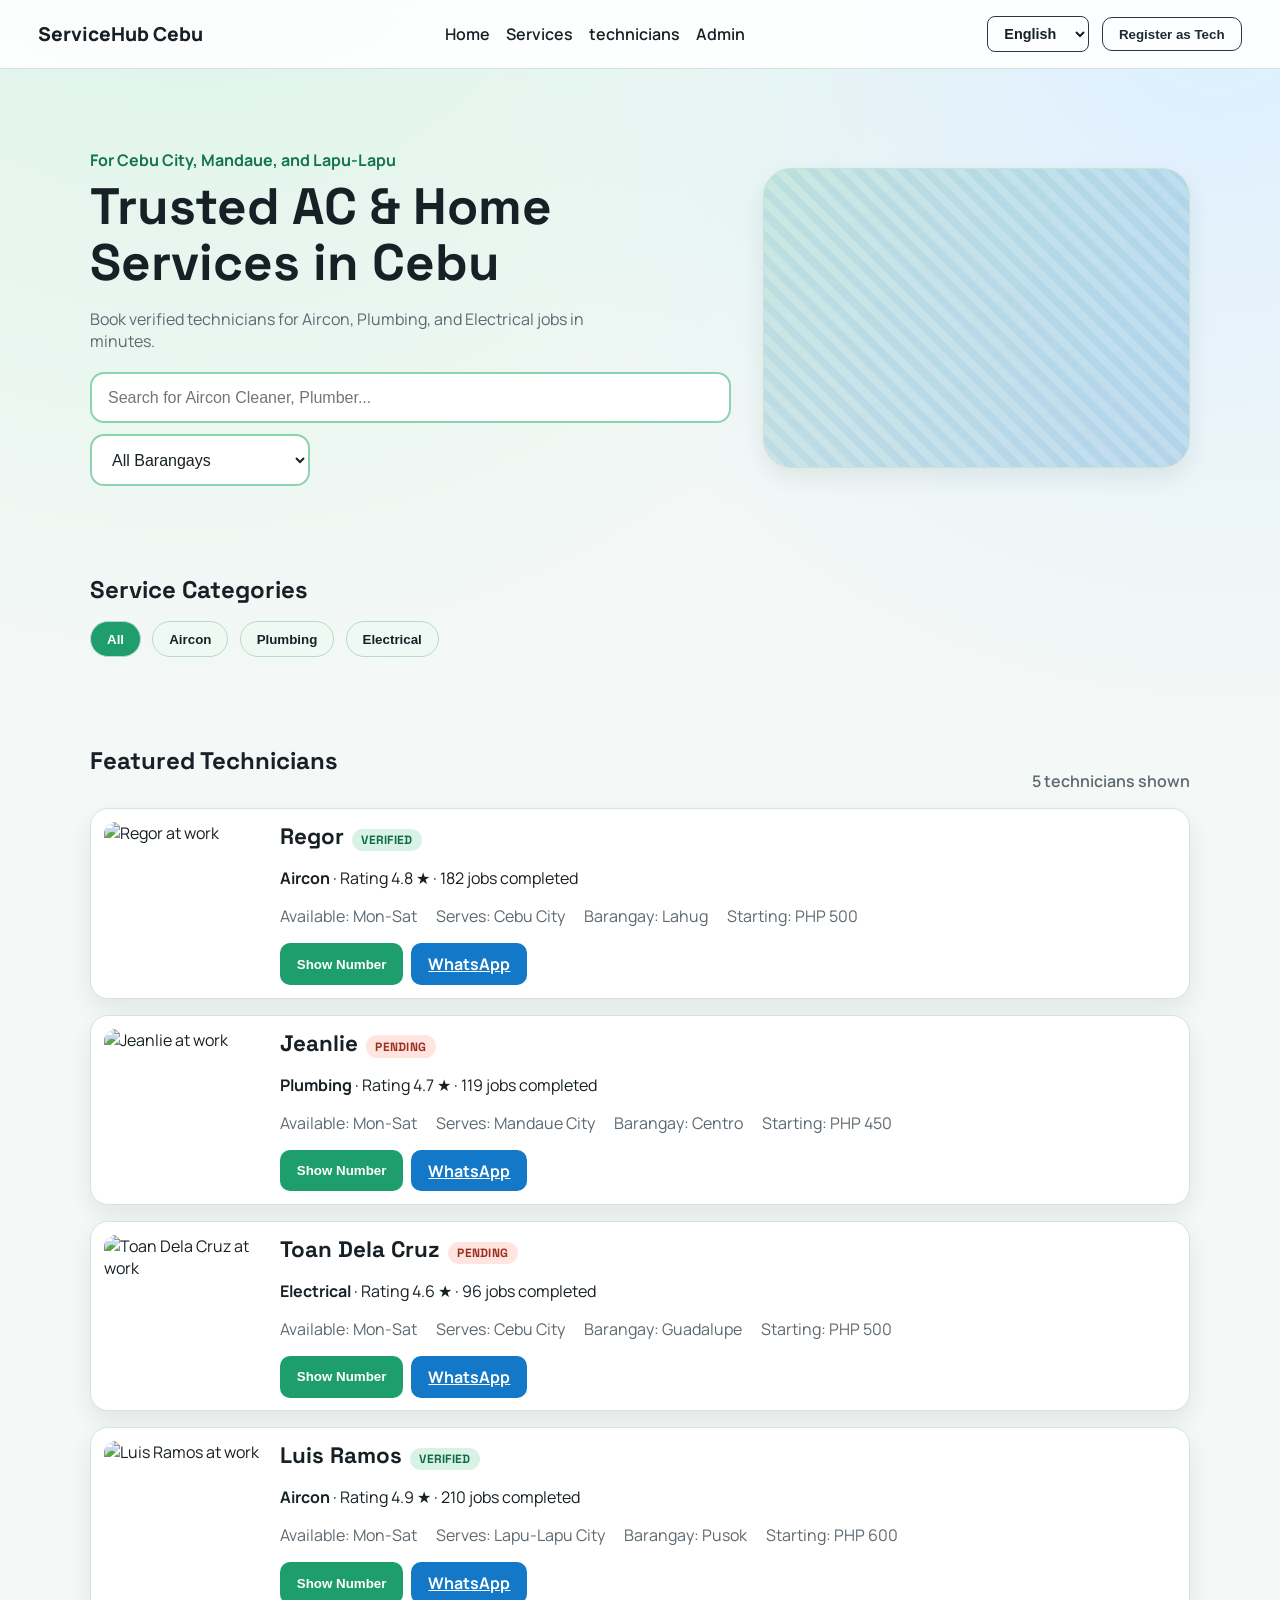
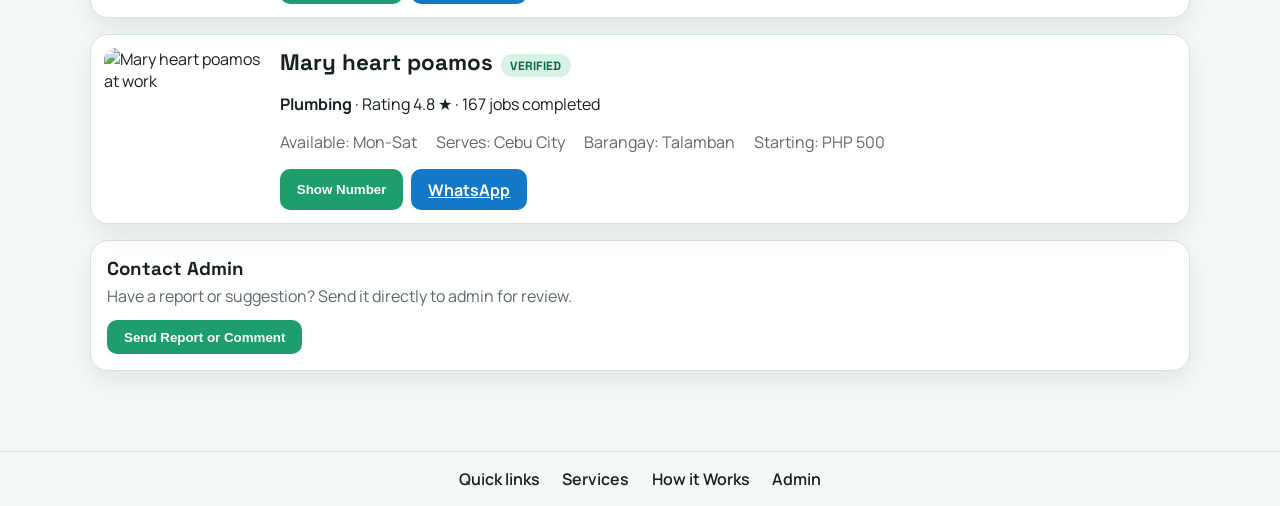
==== index.html @ 5dd01b68 "Add files via upload" ====
<!doctype html>
<html lang="en">
<head>
  <meta charset="UTF-8">
  <meta name="viewport" content="width=device-width, initial-scale=1.0">
  <title>ServiceHub Cebu</title>
  <link rel="preconnect" href="https://fonts.googleapis.com">
  <link rel="preconnect" href="https://fonts.gstatic.com" crossorigin>
  <link href="https://fonts.googleapis.com/css2?family=Manrope:wght@400;500;600;700;800&family=Space+Grotesk:wght@500;700&display=swap" rel="stylesheet">
  <link rel="stylesheet" href="styles.css">
</head>
<body>
  <header class="site-header">
    <div class="brand" data-i18n="brand">ServiceHub Cebu</div>
    <nav class="top-nav" aria-label="Primary">
      <a href="#home" data-i18n="home">Home</a>
      <a href="#services" data-i18n="services">Services</a>
      <a href="#technicians" data-i18n="technicians">Technicians</a>
      <a href="admin.html" data-i18n="admin">Admin</a>
    </nav>
    <div class="header-controls">
      <select id="languageSelector" class="lang-selector" aria-label="Select language">
        <option value="en">English</option>
        <option value="tl">Tagalog</option>
      </select>
      <button class="outline-btn" type="button" data-i18n="registerTech">Register as Tech</button>
    </div>
  </header>

  <main>
    <section id="home" class="hero section">
      <div class="hero-content">
        <p class="kicker" data-i18n="forCebuArea">For Cebu City, Mandaue, and Lapu-Lapu</p>
        <h1 data-i18n="heroTitle">Trusted AC & Home Services in Cebu</h1>
        <p class="subtext" data-i18n="heroSubtitle">Book verified technicians for Aircon, Plumbing, and Electrical jobs in minutes.</p>
        <div class="search-wrap">
          <input id="searchInput" type="search" data-i18n="searchPlaceholder" placeholder="Search for Aircon Cleaner, Plumber..." aria-label="Search technicians by name or skill">
          <select id="barangayFilter" aria-label="Filter technicians by barangay">
            <option value="All" data-i18n="allBarangays">All Barangays</option>
          </select>
        </div>
      </div>
      <div class="hero-shape" aria-hidden="true"></div>
    </section>

    <section id="services" class="section services">
      <h2 data-i18n="serviceCategories">Service Categories</h2>
      <div class="category-row" id="categoryRow">
        <button class="category-chip active" data-category="All" type="button" data-i18n="all">All</button>
        <button class="category-chip" data-category="Aircon" type="button" data-i18n="aircon">Aircon</button>
        <button class="category-chip" data-category="Plumbing" type="button" data-i18n="plumbing">Plumbing</button>
        <button class="category-chip" data-category="Electrical" type="button" data-i18n="electrical">Electrical</button>
      </div>
    </section>

    <section id="technicians" class="section technicians">
      <div class="section-heading">
        <h2 data-i18n="featuredTechnicians">Featured Technicians</h2>
        <p id="resultCount" class="result-count"></p>
      </div>
      <div id="technicianList" class="technician-list"></div>

      <article class="contact-admin-card">
        <h3 data-i18n="contactAdmin">Contact Admin</h3>
        <p data-i18n="contactAdminHint">Have a report or suggestion? Send it directly to admin for review.</p>
        <button id="openReportModal" class="solid-btn" type="button" data-i18n="sendReport">Send Report or Comment</button>
      </article>
    </section>
  </main>

  <footer class="site-footer">
    <a href="#home" data-i18n="quickLinks">Quick links</a>
    <a href="#services" data-i18n="services">Categories</a>
    <a href="#technicians" data-i18n="howItWorks">How it Works</a>
    <a href="admin.html" data-i18n="admin">Admin</a>
  </footer>

  <div id="phoneModal" class="modal" aria-hidden="true" role="dialog" aria-label="Technician phone number">
    <div class="modal-content">
      <h3 id="modalName"></h3>
      <p id="modalPhone"></p>
      <button id="closeModal" class="solid-btn" type="button" data-i18n="close">Close</button>
    </div>
  </div>

  <div id="reportModal" class="modal" aria-hidden="true" role="dialog" aria-label="Send report to admin">
    <div class="modal-content report-modal-content">
      <h3 data-i18n="reportTitle">Send Report or Comment</h3>
      <form id="reportForm" class="report-form">
        <label>
          <span data-i18n="nameField">Name</span>
          <input id="reportName" type="text" required>
        </label>
        <label>
          <span data-i18n="contactField">Contact (Email or Phone)</span>
          <input id="reportContact" type="text" required>
        </label>
        <label>
          <span data-i18n="concernType">Concern Type</span>
          <select id="reportType" required>
            <option value="Report Technician" data-i18n="typeReportTech">Report Technician</option>
            <option value="Service Complaint" data-i18n="typeServiceComplaint">Service Complaint</option>
            <option value="Suggestion" data-i18n="typeSuggestion">Suggestion</option>
            <option value="Other" data-i18n="typeOther">Other</option>
          </select>
        </label>
        <label>
          <span data-i18n="technicianOptional">Technician (Optional)</span>
          <select id="reportTechId">
            <option value="" data-i18n="selectTechnician">Select technician</option>
          </select>
        </label>
        <label>
          <span data-i18n="messageField">Message</span>
          <textarea id="reportMessage" rows="4" required minlength="10"></textarea>
        </label>
        <p id="reportFeedback" class="report-feedback" aria-live="polite"></p>
        <div class="report-actions">
          <button id="cancelReport" class="outline-btn" type="button" data-i18n="cancel">Cancel</button>
          <button class="solid-btn" type="submit" data-i18n="submitReport">Submit</button>
        </div>
      </form>
    </div>
  </div>

  <script src="translations.js"></script>
  <script src="craftsmen.js"></script>
  <script src="script.js"></script>
</body>
</html>
---- styles.css ----
:root {
  --bg: #f4f8f6;
  --surface: #ffffff;
  --ink: #172025;
  --muted: #5d6870;
  --primary: #1f9e6d;
  --primary-deep: #14744f;
  --accent: #1478c8;
  --accent-deep: #0f5ea2;
  --border: #d5e2dc;
  --warning: #d44b37;
  --shadow: 0 10px 24px rgba(8, 40, 26, 0.08);
}

* {
  box-sizing: border-box;
}

html {
  scroll-behavior: smooth;
}

body {
  margin: 0;
  font-family: "Manrope", sans-serif;
  color: var(--ink);
  background:
    radial-gradient(circle at 15% -10%, #d9f4e8 0%, transparent 35%),
    radial-gradient(circle at 95% 0%, #dcefff 0%, transparent 30%),
    var(--bg);
  min-height: 100vh;
}

h1,
h2,
h3 {
  font-family: "Space Grotesk", sans-serif;
  margin: 0;
}

.site-header {
  position: sticky;
  top: 0;
  z-index: 50;
  display: flex;
  align-items: center;
  justify-content: space-between;
  gap: 1rem;
  padding: 1rem clamp(1rem, 3vw, 2.5rem);
  border-bottom: 1px solid var(--border);
  background: rgba(255, 255, 255, 0.9);
  backdrop-filter: blur(8px);
}

.brand {
  font-weight: 800;
  font-size: 1.2rem;
}

.top-nav {
  display: flex;
  gap: 1rem;
}

.top-nav a,
.site-footer a {
  color: var(--ink);
  text-decoration: none;
  font-weight: 600;
}

.top-nav a:hover,
.site-footer a:hover {
  color: var(--primary-deep);
}

.header-controls {
  display: flex;
  align-items: center;
  gap: 0.8rem;
}

.lang-selector {
  border: 1px solid #2b3740;
  border-radius: 8px;
  padding: 0.5rem 0.8rem;
  background: transparent;
  color: var(--ink);
  font-weight: 600;
  cursor: pointer;
  font-size: 0.9rem;
  transition: all 0.2s;
}

.lang-selector:hover,
.lang-selector:focus {
  border-color: var(--primary);
  background: rgba(31, 158, 109, 0.08);
  outline: none;
}

.section {
  width: min(1100px, 92%);
  margin: 0 auto;
  padding: 4.5rem 0 1rem;
}

.hero {
  position: relative;
  display: grid;
  grid-template-columns: 1.2fr 0.8fr;
  align-items: center;
  gap: 2rem;
  padding-top: 5rem;
}

.hero-shape {
  height: 300px;
  border-radius: 28px;
  background:
    linear-gradient(140deg, rgba(31, 158, 109, 0.15), rgba(20, 120, 200, 0.2)),
    repeating-linear-gradient(45deg, rgba(20, 120, 200, 0.08), rgba(20, 120, 200, 0.08) 8px, transparent 8px, transparent 16px);
  border: 1px solid #cce2d8;
  box-shadow: var(--shadow);
  animation: floatShape 5s ease-in-out infinite;
}

@keyframes floatShape {
  0%,
  100% {
    transform: translateY(0px);
  }
  50% {
    transform: translateY(-10px);
  }
}

.hero-content {
  animation: riseUp 0.7s ease;
}

@keyframes riseUp {
  from {
    opacity: 0;
    transform: translateY(14px);
  }
  to {
    opacity: 1;
    transform: translateY(0);
  }
}

.kicker {
  margin: 0 0 0.5rem;
  color: var(--primary-deep);
  font-weight: 700;
}

h1 {
  font-size: clamp(2rem, 4vw, 3.4rem);
  line-height: 1.1;
}

.subtext {
  color: var(--muted);
  max-width: 55ch;
  margin: 1rem 0 1.3rem;
}

.search-wrap {
  display: flex;
  flex-wrap: wrap;
  gap: 0.7rem;
}

.search-wrap input {
  width: min(680px, 100%);
  border: 2px solid #8ad4af;
  border-radius: 14px;
  padding: 0.9rem 1rem;
  font-size: 1rem;
  outline: none;
  transition: border-color 0.2s, box-shadow 0.2s;
}

.search-wrap select {
  min-width: 220px;
  border: 2px solid #8ad4af;
  border-radius: 14px;
  padding: 0.9rem 1rem;
  font-size: 1rem;
  outline: none;
  color: var(--ink);
  background: #fff;
}

.search-wrap input:focus,
.search-wrap select:focus {
  border-color: var(--primary);
  box-shadow: 0 0 0 4px rgba(31, 158, 109, 0.14);
}

.services h2,
.technicians h2,
.admin h2 {
  margin-bottom: 1rem;
}

.category-row {
  display: flex;
  flex-wrap: wrap;
  gap: 0.7rem;
}

.category-chip {
  border: 1px solid #b9d8ca;
  background: #eff9f4;
  color: var(--ink);
  border-radius: 999px;
  padding: 0.6rem 1rem;
  font-weight: 700;
  cursor: pointer;
  transition: transform 0.15s, background-color 0.15s;
}

.category-chip:hover {
  transform: translateY(-1px);
}

.category-chip.active {
  background: var(--primary);
  color: #fff;
}

.section-heading {
  display: flex;
  justify-content: space-between;
  align-items: flex-end;
  gap: 1rem;
}

.result-count {
  margin: 0;
  color: var(--muted);
  font-weight: 600;
}

.technician-list {
  margin-top: 1rem;
  display: grid;
  gap: 1rem;
}

.contact-admin-card {
  margin-top: 1rem;
  background: var(--surface);
  border: 1px solid #d7e4de;
  border-radius: 18px;
  box-shadow: var(--shadow);
  padding: 1rem;
}

.contact-admin-card h3 {
  margin-bottom: 0.3rem;
}

.contact-admin-card p {
  color: var(--muted);
  margin: 0 0 0.8rem;
}

.tech-card {
  display: grid;
  grid-template-columns: 160px 1fr;
  gap: 1rem;
  background: var(--surface);
  border: 1px solid #d7e4de;
  border-radius: 18px;
  box-shadow: var(--shadow);
  padding: 0.8rem;
}

.tech-photo {
  width: 100%;
  height: 150px;
  object-fit: cover;
  border-radius: 12px;
}

.tech-meta h3 {
  margin-bottom: 0.2rem;
  font-size: 1.4rem;
}

.badge {
  display: inline-block;
  font-size: 0.75rem;
  font-weight: 800;
  letter-spacing: 0.02em;
  border-radius: 999px;
  padding: 0.2rem 0.6rem;
  margin-left: 0.5rem;
}

.badge.verified {
  background: #d9f2e6;
  color: #0d6b47;
}

.badge.pending {
  background: #ffe4e0;
  color: #9b3020;
}

.tech-info {
  color: var(--muted);
  display: flex;
  flex-wrap: wrap;
  gap: 0.8rem 1.2rem;
  margin: 0.6rem 0 1rem;
}

.tech-info span {
  white-space: nowrap;
}

.tech-actions {
  display: flex;
  flex-wrap: wrap;
  gap: 0.5rem;
}

.solid-btn,
.outline-btn,
.accent-btn {
  border-radius: 10px;
  font-weight: 700;
  border: 1px solid transparent;
  padding: 0.55rem 1rem;
  cursor: pointer;
}

.solid-btn {
  background: var(--primary);
  color: #fff;
}

.solid-btn:hover {
  background: var(--primary-deep);
}

.accent-btn {
  background: var(--accent);
  color: #fff;
}

.accent-btn:hover {
  background: var(--accent-deep);
}

.outline-btn {
  border-color: #2b3740;
  background: transparent;
  color: #1f2b33;
}

.admin-section {
  width: min(1400px, 94%);
  margin: 0 auto;
  padding: 2.5rem 0;
}

.admin-header {
  margin-bottom: 2rem;
}

.admin-header h1 {
  font-size: 2.2rem;
  margin-bottom: 0.3rem;
}

.admin-subtext {
  color: var(--muted);
  font-size: 1.05rem;
}

.admin-container {
  display: grid;
  gap: 1.8rem;
}

.admin-panel {
  display: grid;
}

.admin-panel.wide {
  grid-column: 1 / -1;
}

.admin-card {
  background: var(--surface);
  border: 1px solid #e0e8e4;
  border-radius: 18px;
  padding: 1.5rem;
  box-shadow: 0 2px 12px rgba(8, 40, 26, 0.05);
  transition: box-shadow 0.3s ease;
}

.admin-card:hover {
  box-shadow: 0 4px 16px rgba(8, 40, 26, 0.08);
}

.card-header {
  margin-bottom: 1.2rem;
  border-bottom: 2px solid #f0f5f2;
  padding-bottom: 0.8rem;
}

.card-header h2 {
  font-size: 1.4rem;
  margin: 0 0 0.2rem;
}

.card-subtitle {
  color: var(--muted);
  font-size: 0.9rem;
  margin: 0;
}

.stats-grid {
  display: grid;
  grid-template-columns: repeat(auto-fit, minmax(180px, 1fr));
  gap: 1.2rem;
}

.stat-item {
  background: linear-gradient(135deg, #f8fcfb 0%, #f0f9f5 100%);
  border-radius: 14px;
  padding: 1.2rem;
  border: 1px solid #e8f0ec;
  text-align: center;
}

.stat-label {
  display: block;
  color: var(--muted);
  font-size: 0.85rem;
  font-weight: 600;
  margin-bottom: 0.6rem;
  text-transform: uppercase;
  letter-spacing: 0.02em;
}

.stat-value {
  font-size: 1.8rem;
  font-weight: 800;
  color: var(--primary-deep);
  margin: 0;
}

.table-wrap {
  overflow-x: auto;
}

table {
  width: 100%;
  border-collapse: collapse;
  font-size: 0.95rem;
}

table thead {
  background: #f8fcfb;
}

th {
  text-align: left;
  padding: 1rem 0.8rem;
  font-weight: 700;
  color: var(--ink);
  border-bottom: 2px solid #e0e8e4;
  font-size: 0.85rem;
  text-transform: uppercase;
  letter-spacing: 0.02em;
}

td {
  padding: 0.9rem 0.8rem;
  border-bottom: 1px solid #eff3f0;
}

table tbody tr:hover {
  background: #f9fcfb;
}

.status-paid {
  color: #0d6b47;
  font-weight: 700;
  background: #d9f2e6;
  padding: 0.35rem 0.7rem;
  border-radius: 8px;
  display: inline-block;
  font-size: 0.85rem;
}

.status-due {
  color: #9b3020;
  font-weight: 700;
  background: #ffe4e0;
  padding: 0.35rem 0.7rem;
  border-radius: 8px;
  display: inline-block;
  font-size: 0.85rem;
}

.status-pending {
  color: #8a5a08;
  font-weight: 700;
  background: #fff1d8;
  padding: 0.35rem 0.7rem;
  border-radius: 8px;
  display: inline-block;
  font-size: 0.85rem;
}

.alert-list {
  margin: 0;
  padding: 0;
  list-style: none;
  display: grid;
  gap: 0.8rem;
}

.alert-list li {
  background: #f8fcfb;
  border-left: 4px solid var(--primary);
  padding: 1rem;
  border-radius: 8px;
  font-size: 0.95rem;
  color: var(--ink);
}

.site-footer {
  margin-top: 4rem;
  border-top: 1px solid var(--border);
  display: flex;
  justify-content: center;
  gap: 1.4rem;
  padding: 1rem;
  flex-wrap: wrap;
}

.modal {
  position: fixed;
  inset: 0;
  display: none;
  place-items: center;
  background: rgba(20, 31, 28, 0.38);
  padding: 1rem;
}

.modal.open {
  display: grid;
}

.modal-content {
  width: min(360px, 95%);
  background: #fff;
  border-radius: 14px;
  padding: 1rem;
  border: 1px solid #d8e6e0;
}

.report-modal-content {
  width: min(560px, 96%);
}

.report-form {
  display: grid;
  gap: 0.8rem;
}

.report-form label {
  display: grid;
  gap: 0.3rem;
}

.report-form span {
  font-weight: 600;
}

.report-form input,
.report-form select,
.report-form textarea,
.report-status {
  border: 1px solid #bfd3c9;
  border-radius: 10px;
  padding: 0.55rem 0.7rem;
  font: inherit;
  background: #fff;
  color: var(--ink);
}

.report-form textarea {
  resize: vertical;
}

.report-actions {
  display: flex;
  gap: 0.6rem;
  justify-content: flex-end;
}

.report-feedback {
  min-height: 1.1rem;
  margin: 0;
  color: #157540;
  font-weight: 600;
}

.report-feedback.error {
  color: #9b3020;
}

.empty-note {
  margin: 0.7rem 0 0;
  color: var(--muted);
  font-weight: 600;
}

@media (max-width: 980px) {
  .hero {
    grid-template-columns: 1fr;
    padding-top: 2rem;
  }

  .hero-shape {
    height: 180px;
  }

  .admin-section {
    width: min(1200px, 96%);
  }

  .stats-grid {
    grid-template-columns: repeat(2, 1fr);
  }
}

@media (max-width: 760px) {
  .site-header {
    flex-wrap: wrap;
  }

  .top-nav {
    order: 3;
    width: 100%;
    justify-content: space-between;
  }

  .tech-card {
    grid-template-columns: 1fr;
  }

  .tech-photo {
    height: 190px;
  }

  .admin-section {
    width: min(100%, 98%);
    padding: 1.5rem 0;
  }

  .admin-header h1 {
    font-size: 1.8rem;
  }

  .admin-container {
    gap: 1.2rem;
  }

  .admin-card {
    padding: 1.2rem;
  }

  .card-header h2 {
    font-size: 1.2rem;
  }

  .stat-item {
    padding: 1rem;
  }

  .stat-value {
    font-size: 1.4rem;
  }

  .stats-grid {
    grid-template-columns: repeat(2, 1fr) !important;
  }

  th,
  td {
    padding: 0.7rem 0.6rem;
    font-size: 0.85rem;
  }

  .alert-list li {
    padding: 0.8rem;
    font-size: 0.9rem;
  }
}
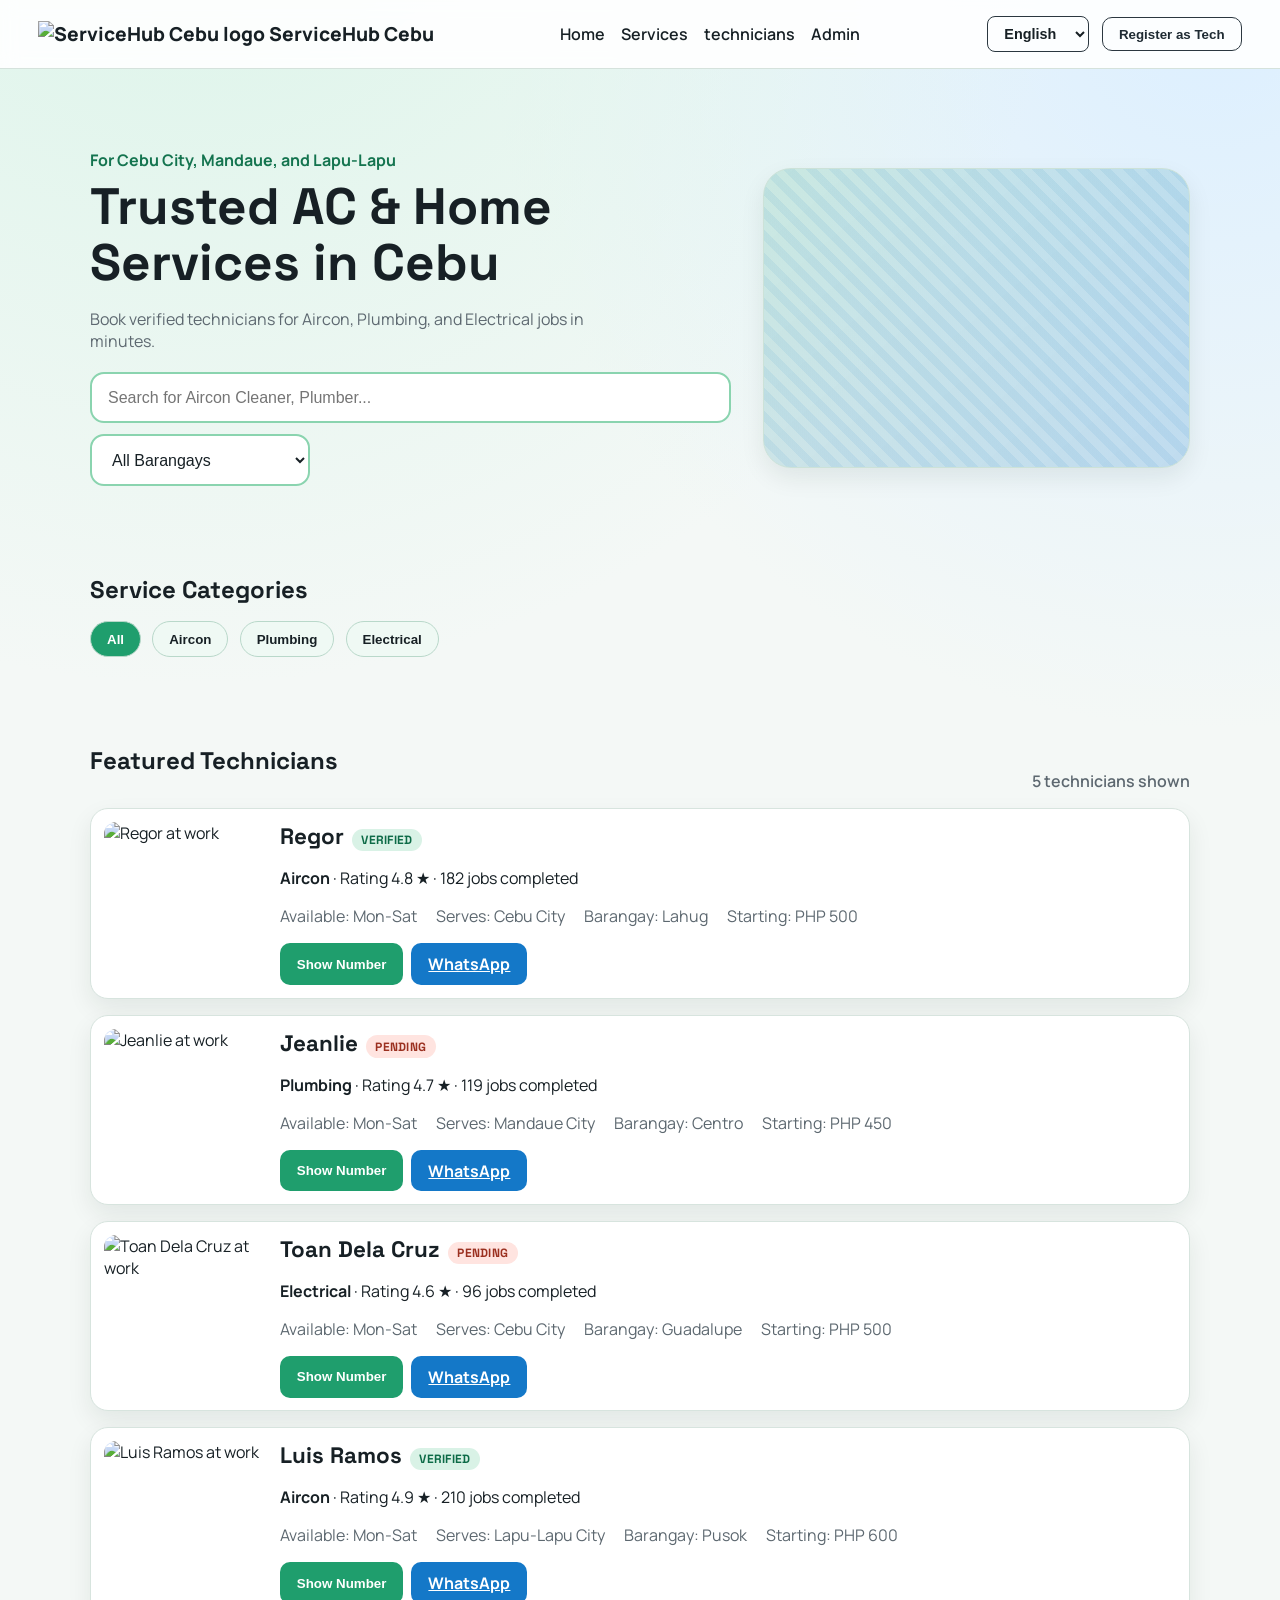
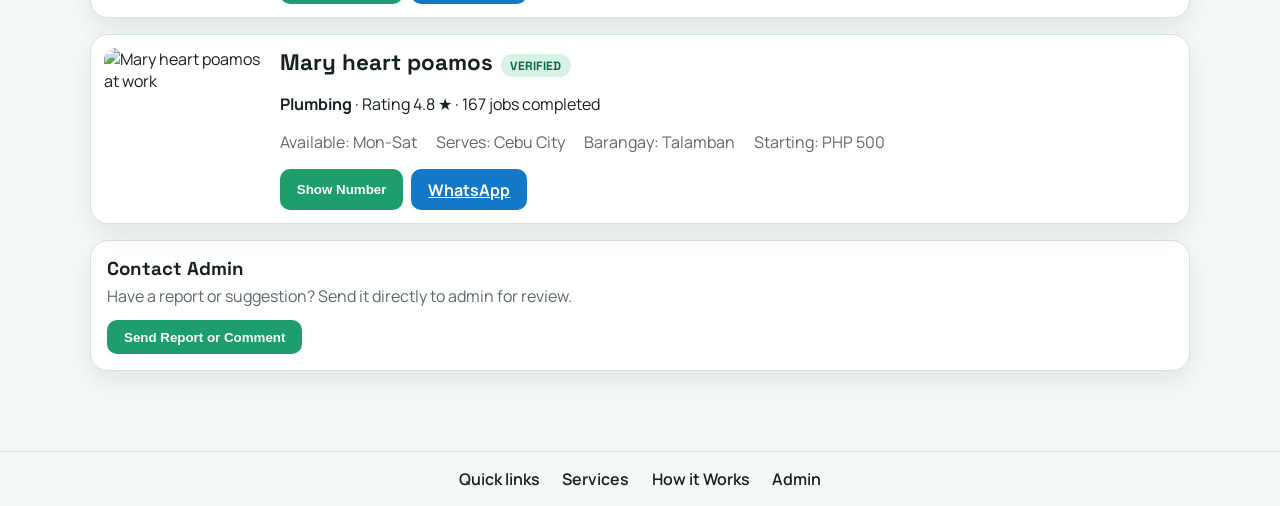
==== commit c9cef6a2: "Add files via upload" ====
--- a/index.html
+++ b/index.html
@@ -11,7 +11,10 @@
 </head>
 <body>
   <header class="site-header">
-    <div class="brand" data-i18n="brand">ServiceHub Cebu</div>
+    <div class="brand">
+      <img class="brand-mark" src="assets/servicehub-logo.svg" alt="ServiceHub Cebu logo">
+      <span class="brand-text" data-i18n="brand">ServiceHub Cebu</span>
+    </div>
     <nav class="top-nav" aria-label="Primary">
       <a href="#home" data-i18n="home">Home</a>
       <a href="#services" data-i18n="services">Services</a>
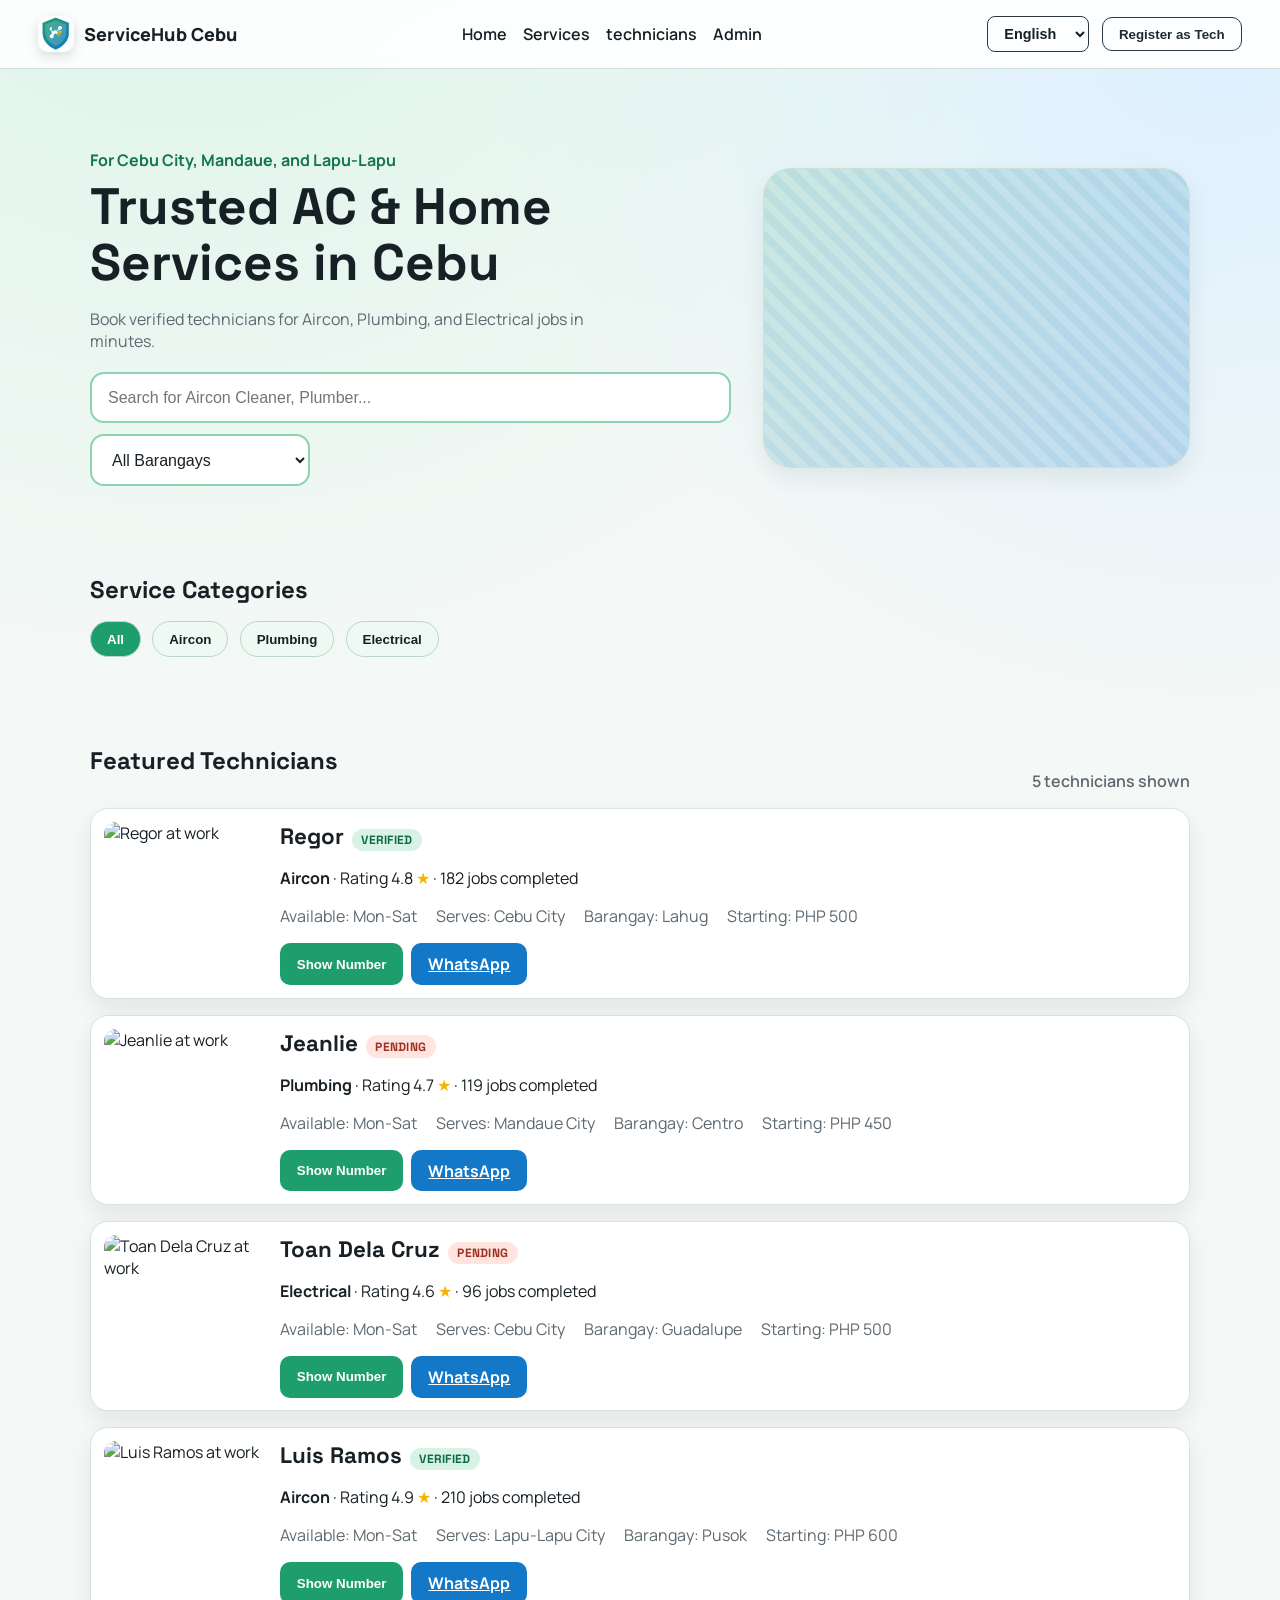
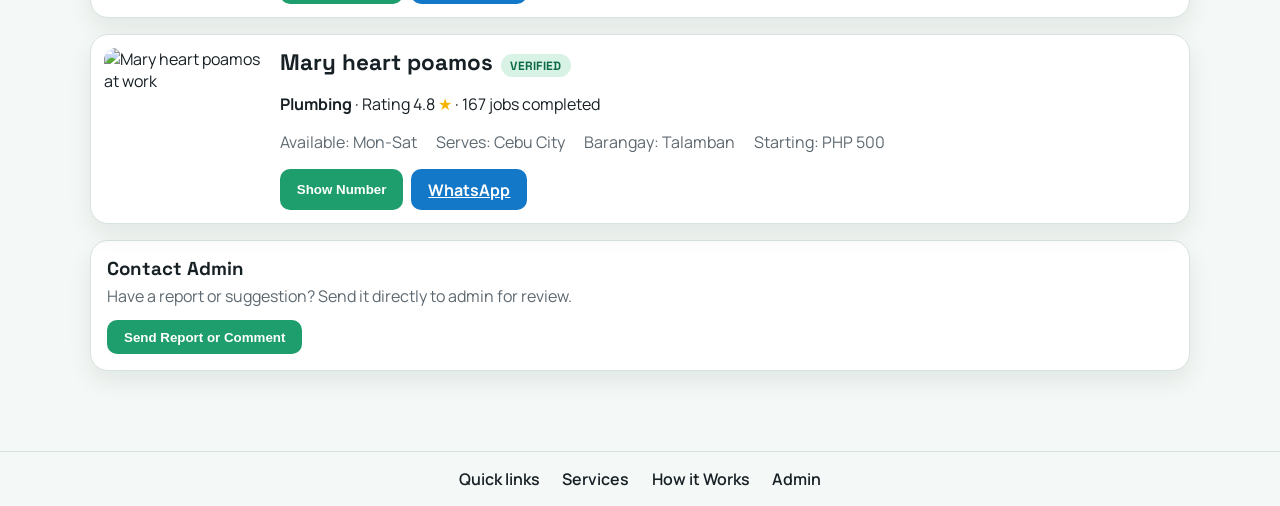
==== commit cc93eda5: "Add files via upload" ====
--- a/index.html
+++ b/index.html
@@ -12,7 +12,7 @@
 <body>
   <header class="site-header">
     <div class="brand">
-      <img class="brand-mark" src="assets/servicehub-logo.svg" alt="ServiceHub Cebu logo">
+      <img class="brand-mark" src="logo.png" alt="ServiceHub Cebu logo">
       <span class="brand-text" data-i18n="brand">ServiceHub Cebu</span>
     </div>
     <nav class="top-nav" aria-label="Primary">
--- a/styles.css
+++ b/styles.css
@@ -53,8 +53,23 @@
 }
 
 .brand {
+  display: inline-flex;
+  align-items: center;
+  gap: 0.6rem;
+}
+
+.brand-mark {
+  width: 36px;
+  height: 36px;
+  border-radius: 10px;
+  box-shadow: 0 4px 12px rgba(14, 68, 49, 0.18);
+  flex: 0 0 auto;
+}
+
+.brand-text {
   font-weight: 800;
-  font-size: 1.2rem;
+  font-size: 1.12rem;
+  letter-spacing: 0.01em;
 }
 
 .top-nav {
@@ -292,6 +307,10 @@
   font-size: 1.4rem;
 }
 
+.rating-star {
+  color: #f4b400;
+}
+
 .badge {
   display: inline-block;
   font-size: 0.75rem;
@@ -460,6 +479,7 @@
 
 .table-wrap {
   overflow-x: auto;
+  -webkit-overflow-scrolling: touch;
 }
 
 table {
@@ -600,6 +620,10 @@
   color: var(--ink);
 }
 
+.report-status {
+  min-width: 120px;
+}
+
 .report-form textarea {
   resize: vertical;
 }
@@ -648,21 +672,130 @@
 
 @media (max-width: 760px) {
   .site-header {
+    position: static;
     flex-wrap: wrap;
+    gap: 0.6rem;
+    padding: 0.8rem 0.9rem;
+  }
+
+  .brand {
+    width: 100%;
+    text-align: center;
+    justify-content: center;
+  }
+
+  .brand-mark {
+    width: 32px;
+    height: 32px;
+  }
+
+  .brand-text {
+    font-size: 1.02rem;
   }
 
   .top-nav {
+    order: 2;
+    width: 100%;
+    justify-content: flex-start;
+    gap: 0.5rem;
+    overflow-x: auto;
+    padding-bottom: 0.2rem;
+  }
+
+  .top-nav a {
+    white-space: nowrap;
+    padding: 0.35rem 0.65rem;
+    border: 1px solid #d6e5df;
+    border-radius: 999px;
+    background: #fff;
+    font-size: 0.88rem;
+  }
+
+  .header-controls {
     order: 3;
     width: 100%;
     justify-content: space-between;
   }
 
+  .lang-selector,
+  .header-controls .outline-btn {
+    flex: 1 1 0;
+    text-align: center;
+  }
+
+  .section {
+    width: min(100%, 94%);
+    padding: 2.4rem 0 0.8rem;
+  }
+
+  .hero {
+    gap: 1rem;
+    padding-top: 1.4rem;
+  }
+
+  .hero-shape {
+    height: 140px;
+  }
+
+  h1 {
+    font-size: clamp(1.6rem, 7vw, 2.1rem);
+  }
+
+  .search-wrap input,
+  .search-wrap select {
+    width: 100%;
+    min-width: 0;
+  }
+
+  .section-heading {
+    flex-direction: column;
+    align-items: flex-start;
+    gap: 0.35rem;
+  }
+
+  .category-chip {
+    flex: 1 1 calc(50% - 0.35rem);
+    text-align: center;
+  }
+
   .tech-card {
     grid-template-columns: 1fr;
+    padding: 0.65rem;
   }
 
   .tech-photo {
-    height: 190px;
+    height: 180px;
+  }
+
+  .tech-meta h3 {
+    font-size: 1.2rem;
+  }
+
+  .tech-info {
+    gap: 0.45rem;
+    margin-bottom: 0.8rem;
+  }
+
+  .tech-info span {
+    white-space: normal;
+  }
+
+  .tech-actions {
+    width: 100%;
+  }
+
+  .tech-actions .solid-btn,
+  .tech-actions .accent-btn {
+    flex: 1 1 100%;
+    text-align: center;
+  }
+
+  .contact-admin-card {
+    padding: 0.9rem;
+  }
+
+  .contact-admin-card .solid-btn {
+    width: 100%;
   }
 
   .admin-section {
@@ -695,7 +828,29 @@
   }
 
   .stats-grid {
-    grid-template-columns: repeat(2, 1fr) !important;
+    grid-template-columns: repeat(2, 1fr);
+  }
+
+  .payments-card table {
+    min-width: 420px;
+  }
+
+  .reports-card table {
+    min-width: 760px;
+  }
+
+  .report-modal-content {
+    max-height: 90vh;
+    overflow-y: auto;
+  }
+
+  .report-actions {
+    flex-direction: column;
+  }
+
+  .report-actions .outline-btn,
+  .report-actions .solid-btn {
+    width: 100%;
   }
 
   th,
@@ -709,3 +864,29 @@
     font-size: 0.9rem;
   }
 }
+
+@media (max-width: 520px) {
+  .lang-selector {
+    min-width: 112px;
+    font-size: 0.84rem;
+    padding: 0.45rem 0.55rem;
+  }
+
+  .stats-grid {
+    grid-template-columns: 1fr;
+  }
+
+  .category-chip {
+    flex-basis: 100%;
+  }
+
+  .site-footer {
+    gap: 0.8rem;
+    font-size: 0.92rem;
+  }
+
+  .modal-content {
+    width: 100%;
+    border-radius: 12px;
+  }
+}
